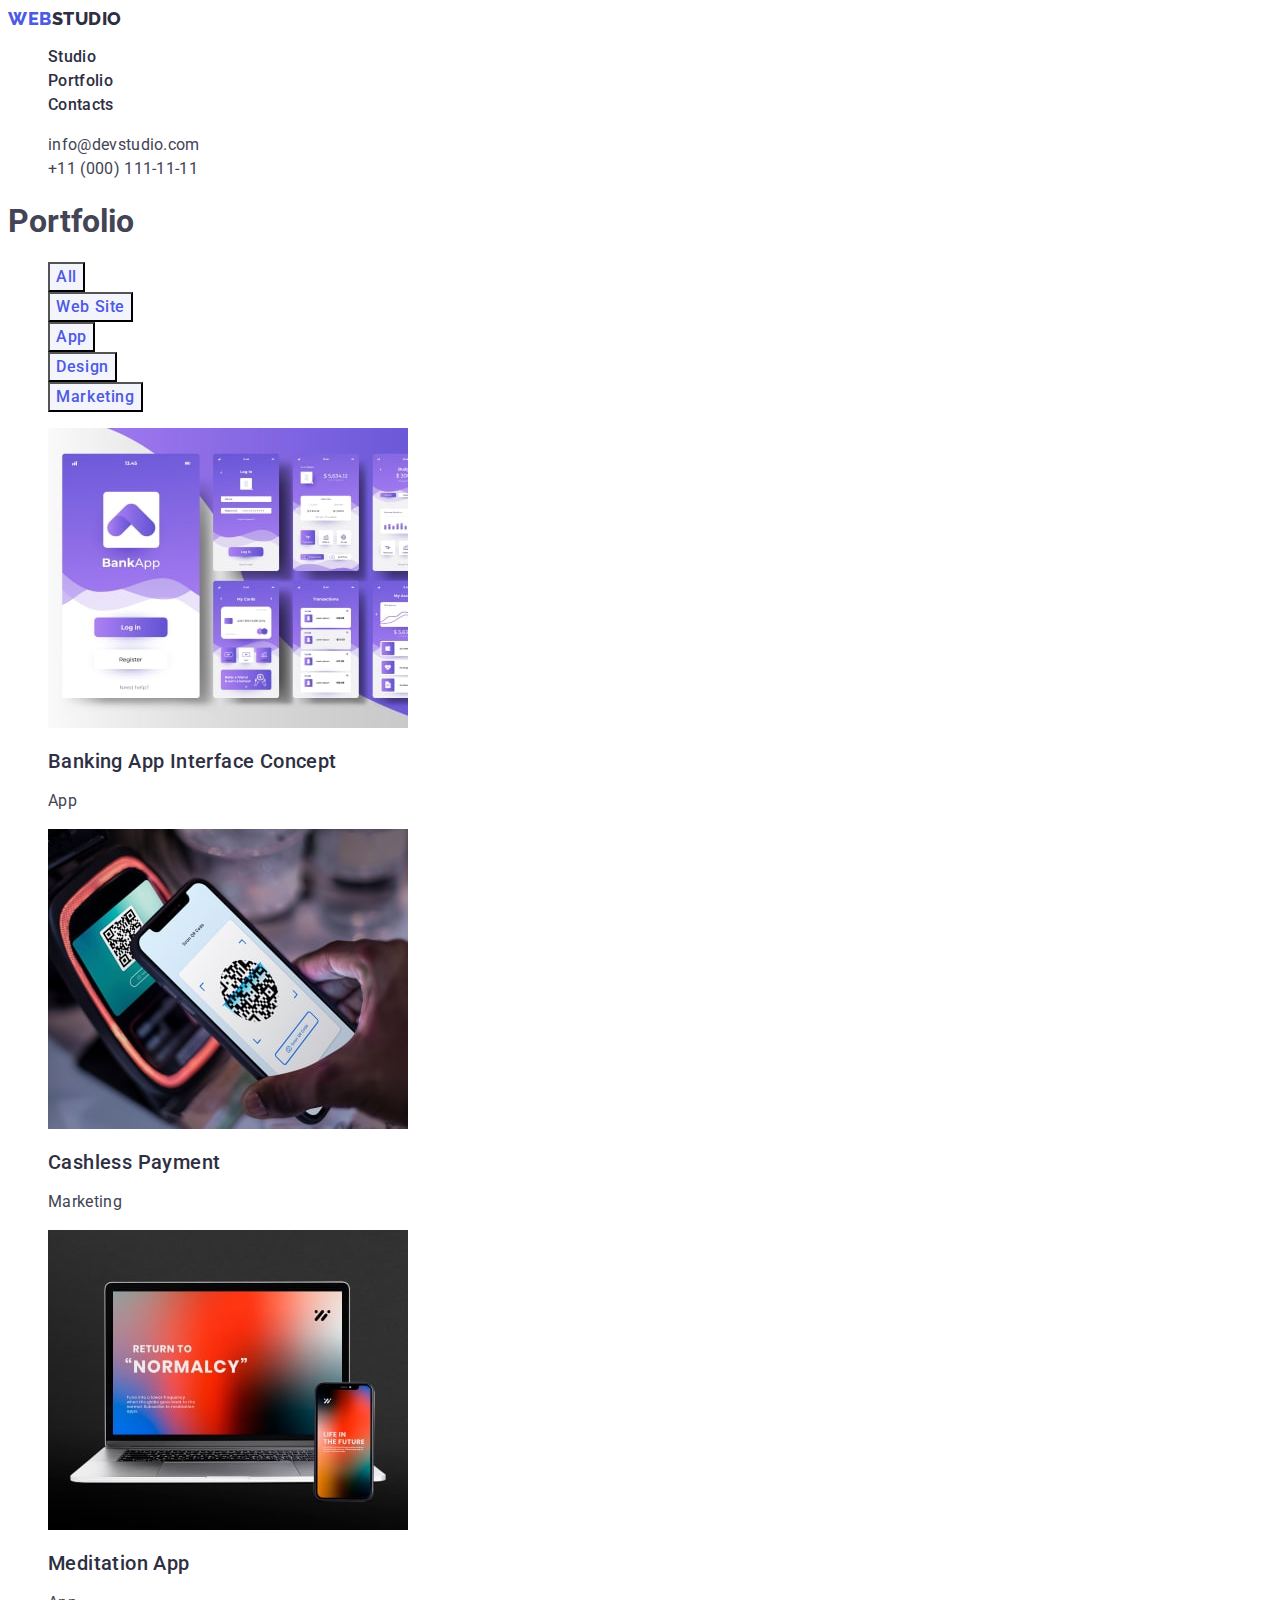
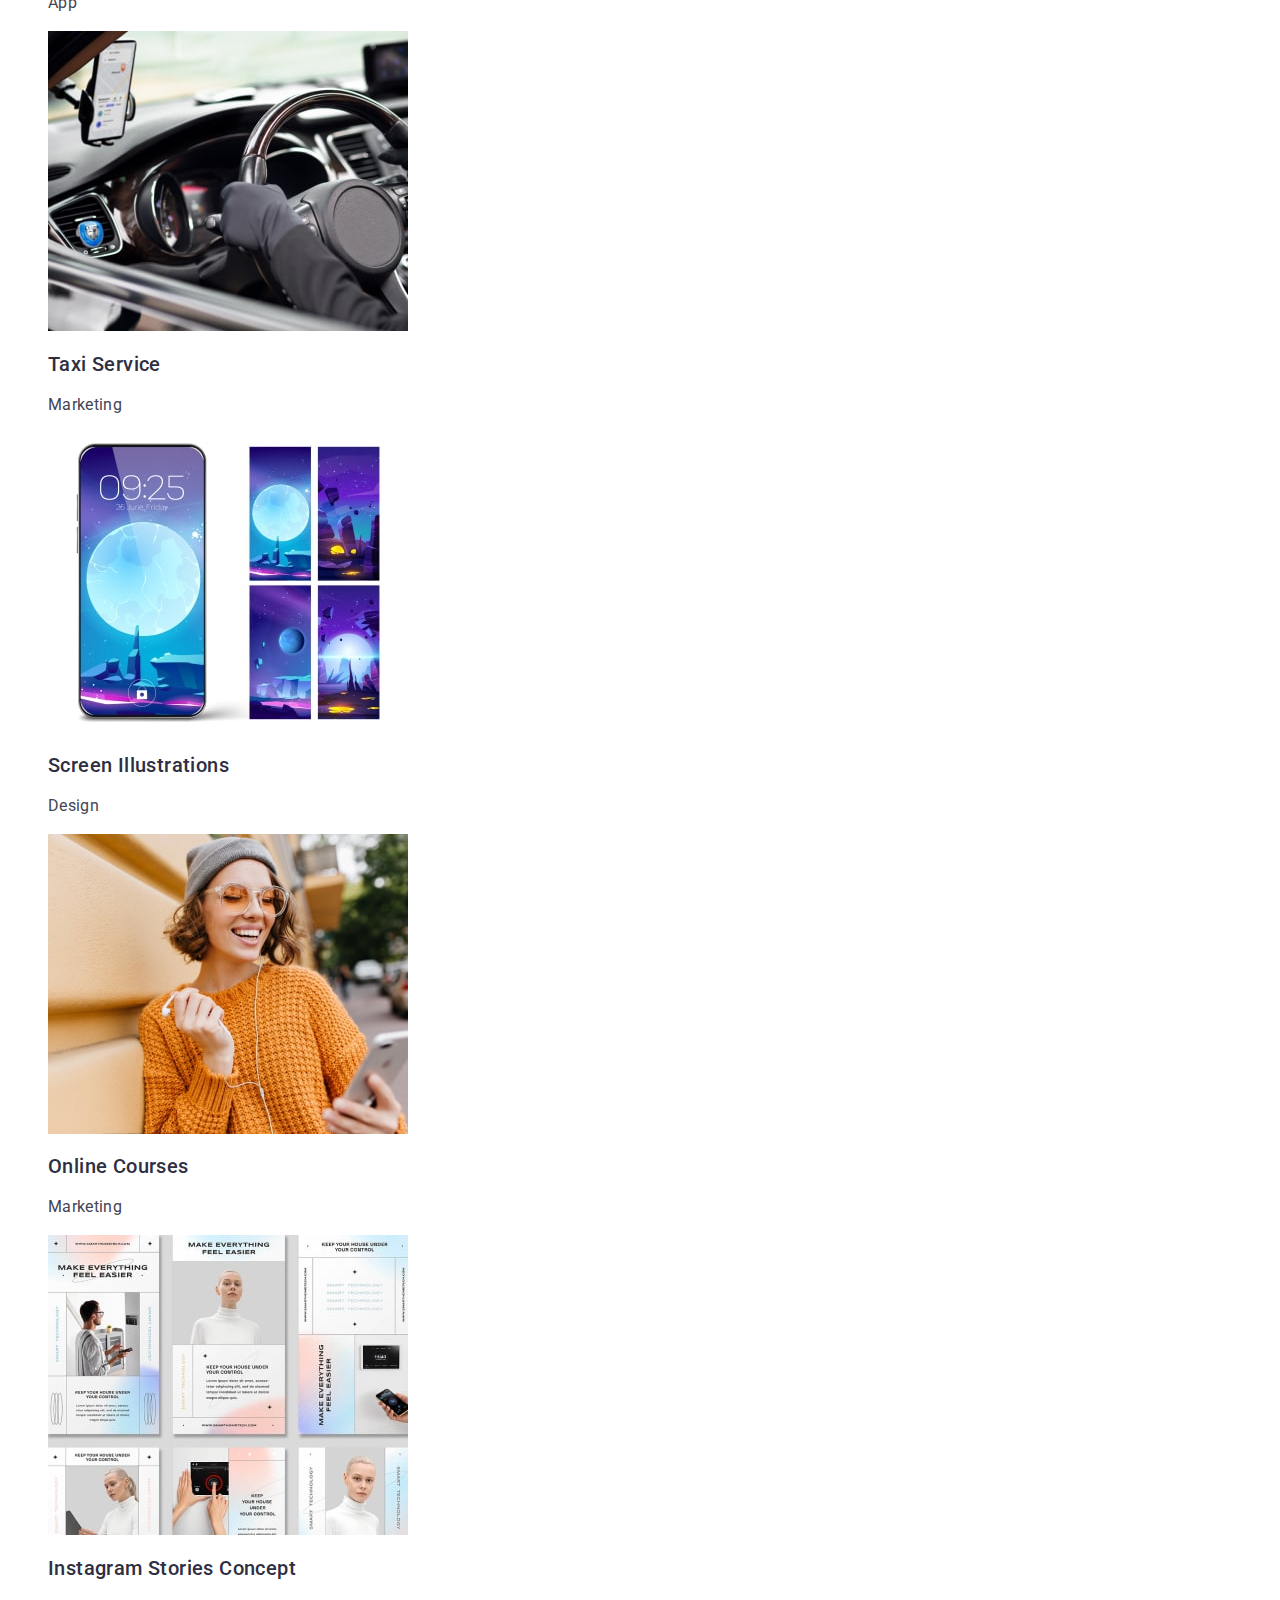
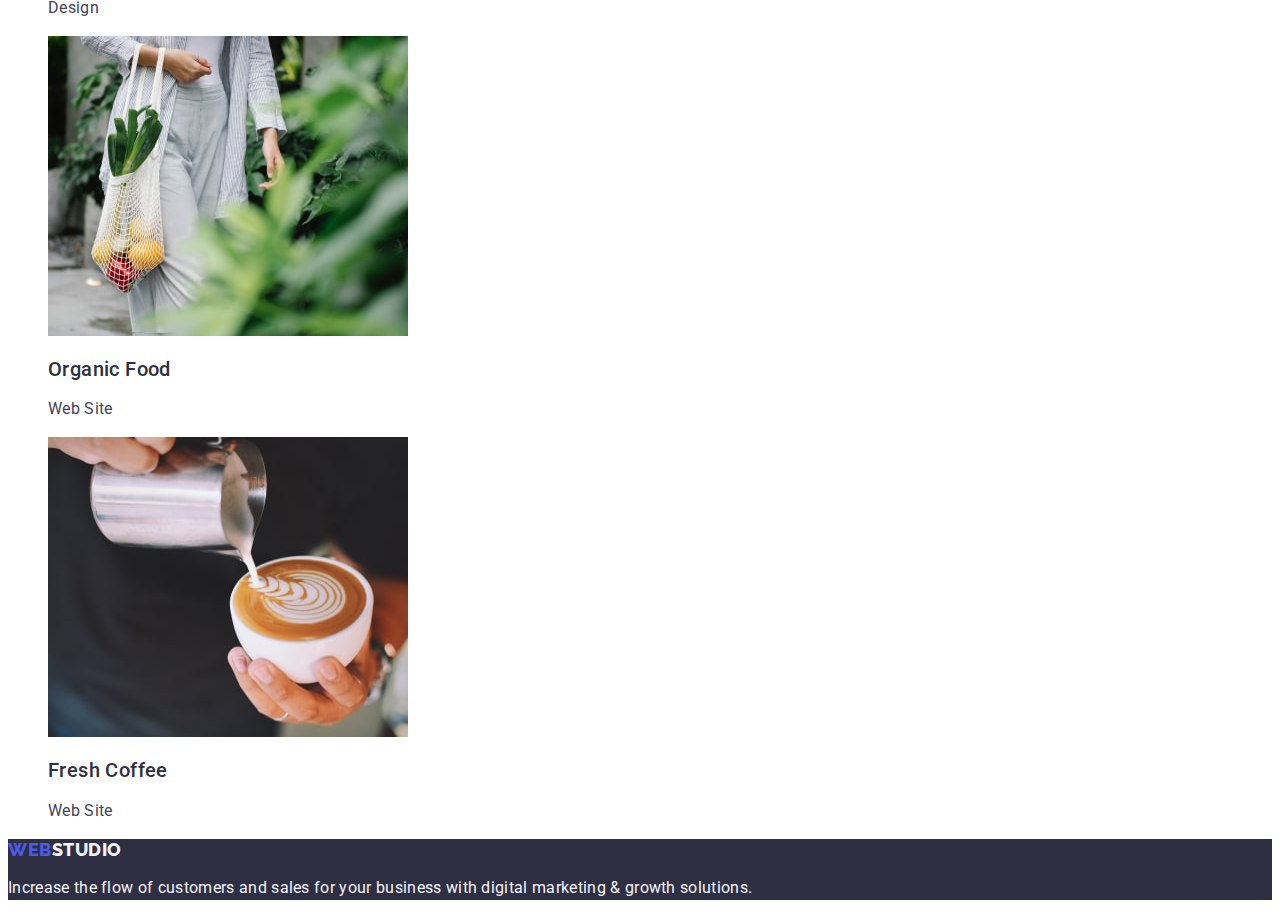
==== portfolio.html @ f2a18af1 "Initial commit" ====
<!DOCTYPE html>
<html lang="en">
  <head>
    <meta charset="UTF-8" />
    <meta http-equiv="X-UA-Compatible" content="IE=edge" />
    <meta name="viewport" content="width=device-width, initial-scale=1.0" />
    <title>Portfolio</title>
    <link rel="preconnect" href="https://fonts.googleapis.com" />
    <link rel="preconnect" href="https://fonts.gstatic.com" crossorigin />
    <link
      href="https://fonts.googleapis.com/css2?family=Raleway:wght@800&family=Roboto:wght@400;500;700;900&display=swap"
      rel="stylesheet"
    />
    <link rel="stylesheet" href="./css/styles.css" />
  </head>
  <body>
    <header>
      <nav>
        <a class="link logo" href="./index.html"
          >Web<span class="logo-part-header">Studio</span></a
        >
        <ul class="list">
          <li><a class="link nav-link" href="./index.html">Studio</a></li>
          <li>
            <a class="link nav-link" href="./portfolio.html">Portfolio</a>
          </li>
          <li><a class="link nav-link" href="">Contacts</a></li>
        </ul>
      </nav>
      <address class="contact">
        <ul class="list">
          <li>
            <a class="link contact-link" href="mailto:info@devstudio.com"
              >info@devstudio.com</a
            >
          </li>
          <li>
            <a class="link contact-link" href="tel:+110001111111"
              >+11 (000) 111-11-11</a
            >
          </li>
        </ul>
      </address>
    </header>

    <main>
      <section>
        <h1 class="visually-hidden">Portfolio</h1>
        <ul class="list">
          <li><button class="filter-btn" type="button">All</button></li>
          <li><button class="filter-btn" type="button">Web Site</button></li>
          <li><button class="filter-btn" type="button">App</button></li>
          <li><button class="filter-btn" type="button">Design</button></li>
          <li><button class="filter-btn" type="button">Marketing</button></li>
        </ul>
        <ul class="list">
          <li>
            <a class="link" href="">
              <img
                src="./images/portfolio-card-1.jpg"
                alt="Banking App"
                width="360"
                height="300"
              />
              <h2 class="project-card-title">Banking App Interface Concept</h2>
              <p class="project-card-desc">App</p>
            </a>
          </li>
          <li>
            <a class="link" href="">
              <img
                src="./images/portfolio-card-2.jpg"
                alt="Payment QR-code"
                width="360"
                height="300"
              />
              <h2 class="project-card-title">Cashless Payment</h2>
              <p class="project-card-desc">Marketing</p>
            </a>
          </li>
          <li>
            <a class="link" href="">
              <img
                src="./images/portfolio-card-3.jpg"
                alt="Meditation App"
                width="360"
                height="300"
              />
              <h2 class="project-card-title">Meditation App</h2>
              <p class="project-card-desc">App</p>
            </a>
          </li>
          <li>
            <a class="link" href="">
              <img
                src="./images/portfolio-card-4.jpg"
                alt="Taxi Service"
                width="360"
                height="300"
              />
              <h2 class="project-card-title">Taxi Service</h2>
              <p class="project-card-desc">Marketing</p>
            </a>
          </li>
          <li>
            <a class="link" href="">
              <img
                src="./images/portfolio-card-5.jpg"
                alt="Screen Illustrations"
                width="360"
                height="300"
              />
              <h2 class="project-card-title">Screen Illustrations</h2>
              <p class="project-card-desc">Design</p>
            </a>
          </li>
          <li>
            <a class="link" href="">
              <img
                src="./images/portfolio-card-6.jpg"
                alt="Online Courses"
                width="360"
                height="300"
              />
              <h2 class="project-card-title">Online Courses</h2>
              <p class="project-card-desc">Marketing</p>
            </a>
          </li>
          <li>
            <a class="link" href="">
              <img
                src="./images/portfolio-card-7.jpg"
                alt="Instagram Stories"
                width="360"
                height="300"
              />
              <h2 class="project-card-title">Instagram Stories Concept</h2>
              <p class="project-card-desc">Design</p>
            </a>
          </li>
          <li>
            <a class="link" href="">
              <img
                src="./images/portfolio-card-8.jpg"
                alt="Organic Food"
                width="360"
                height="300"
              />
              <h2 class="project-card-title">Organic Food</h2>
              <p class="project-card-desc">Web Site</p>
            </a>
          </li>
          <li>
            <a class="link" href="">
              <img
                src="./images/portfolio-card-9.jpg"
                alt="Fresh Coffee"
                width="360"
                height="300"
              />
              <h2 class="project-card-title">Fresh Coffee</h2>
              <p class="project-card-desc">Web Site</p>
            </a>
          </li>
        </ul>
      </section>
    </main>

    <footer class="footer-section">
      <a class="link logo" href="./index.html"
        >Web<span class="logo-part-footer">Studio</span></a
      >
      <p class="footer-text">
        Increase the flow of customers and sales for your business with digital
        marketing & growth solutions.
      </p>
    </footer>
  </body>
</html>
---- css/styles.css ----
:root {
  --brand-color: #4d5ae5;
  --pressed-color: #404bbf;
  --primary-dark-color: #2e2f42;
  --primary-text-color: #434455;
  --primary-light-color: #f4f4fd;
  --accent-color: #e7e9fc;
  --primary-white-color: #ffffff;
  --hero-btn-shadow: 0px 4px 4px 0px rgba(0, 0, 0, 0.15);
  --filter-btn-shadow: 0px 2px 2px 0px rgba(0, 0, 0, 0.12),
    0px 2px 1px 0px rgba(0, 0, 0, 0.08), 0px 3px 1px 0px rgba(0, 0, 0, 0.1);
}

body {
  font-family: "Roboto", sans-serif;
  font-size: 16px;
  color: var(--primary-text-color);
  background-color: var(--primary-white-color);
}

.list {
  list-style: none;
}

.link {
  text-decoration: none;
}

.logo {
  font-family: "Raleway", sans-serif;
  font-size: 18px;
  font-weight: 800;
  line-height: 1.17;
  letter-spacing: 0.54px;
  text-transform: uppercase;
  color: var(--brand-color);
}

.logo-part-header {
  color: var(--primary-dark-color);
}

.logo-part-footer {
  color: var(--primary-light-color);
}

.nav-link {
  font-weight: 500;
  line-height: 1.5;
  letter-spacing: 0.32px;
  color: var(--primary-dark-color);
}

.nav-link:hover,
.nav-link:focus {
  color: var(--pressed-color);
}

.current {
  color: var(--pressed-color);
}

.contact {
  font-style: normal;
}

.contact-link {
  line-height: 1.5;
  letter-spacing: 0.32px;
  color: var(--primary-text-color);
}

.contact-link:hover,
.contact-link:focus {
  color: var(--pressed-color);
}

.hero-section {
  background: var(--primary-dark-color);
}

.hero-title {
  font-size: 56px;
  font-weight: 700;
  line-height: 1.07;
  letter-spacing: 1.12px;
  text-align: center;
  color: var(--primary-white-color);
}

.hero-btn {
  font-family: "Roboto", sans-serif;
  font-size: 16px;
  font-weight: 500;
  line-height: 1.5;
  letter-spacing: 0.04em;
  color: var(--primary-white-color);
  background: var(--brand-color);
  cursor: pointer;
}

.hero-btn:hover,
.hero-btn:focus {
  background: var(--pressed-color);
}

.feature-title {
  font-size: 20px;
  font-weight: 500;
  line-height: 1.2;
  letter-spacing: 0.4px;
  color: var(--primary-dark-color);
}

.feature-text {
  line-height: 1.5;
  letter-spacing: 0.32px;
}

.section-title {
  font-size: 36px;
  font-weight: 700;
  line-height: 1.11;
  letter-spacing: 0.72px;
  text-transform: capitalize;
  text-align: center;
  color: var(--primary-dark-color);
}

.team-section {
  background: var(--primary-light-color);
}

.team-card {
  background-color: var(--primary-white-color);
}

.team-member {
  font-size: 20px;
  font-weight: 500;
  line-height: 1.2;
  letter-spacing: 0.4px;
  color: var(--primary-dark-color);
}

.team-member-position {
  line-height: 1.5;
  letter-spacing: 0.02em;
}

.footer-section {
  background: var(--primary-dark-color);
}

.footer-text {
  line-height: 1.5;
  letter-spacing: 0.02em;
  color: var(--primary-light-color);
}

.filter-btn {
  font-family: "Roboto", sans-serif;
  font-size: 16px;
  font-weight: 500;
  line-height: 1.5;
  letter-spacing: 0.64px;
  color: var(--brand-color);
  background: var(--primary-light-color);
  cursor: pointer;
}

.filter-btn:hover,
.filter-btn:focus,
.filter-btn:active {
  color: var(--primary-white-color);
  background: var(--pressed-color);
}

.project-card-title {
  font-size: 20px;
  font-weight: 500;
  line-height: 1.2;
  letter-spacing: 0.4px;
  color: var(--primary-dark-color);
}

.project-card-desc {
  line-height: 1.5;
  letter-spacing: 0.02em;
  color: var(--primary-text-color);
}
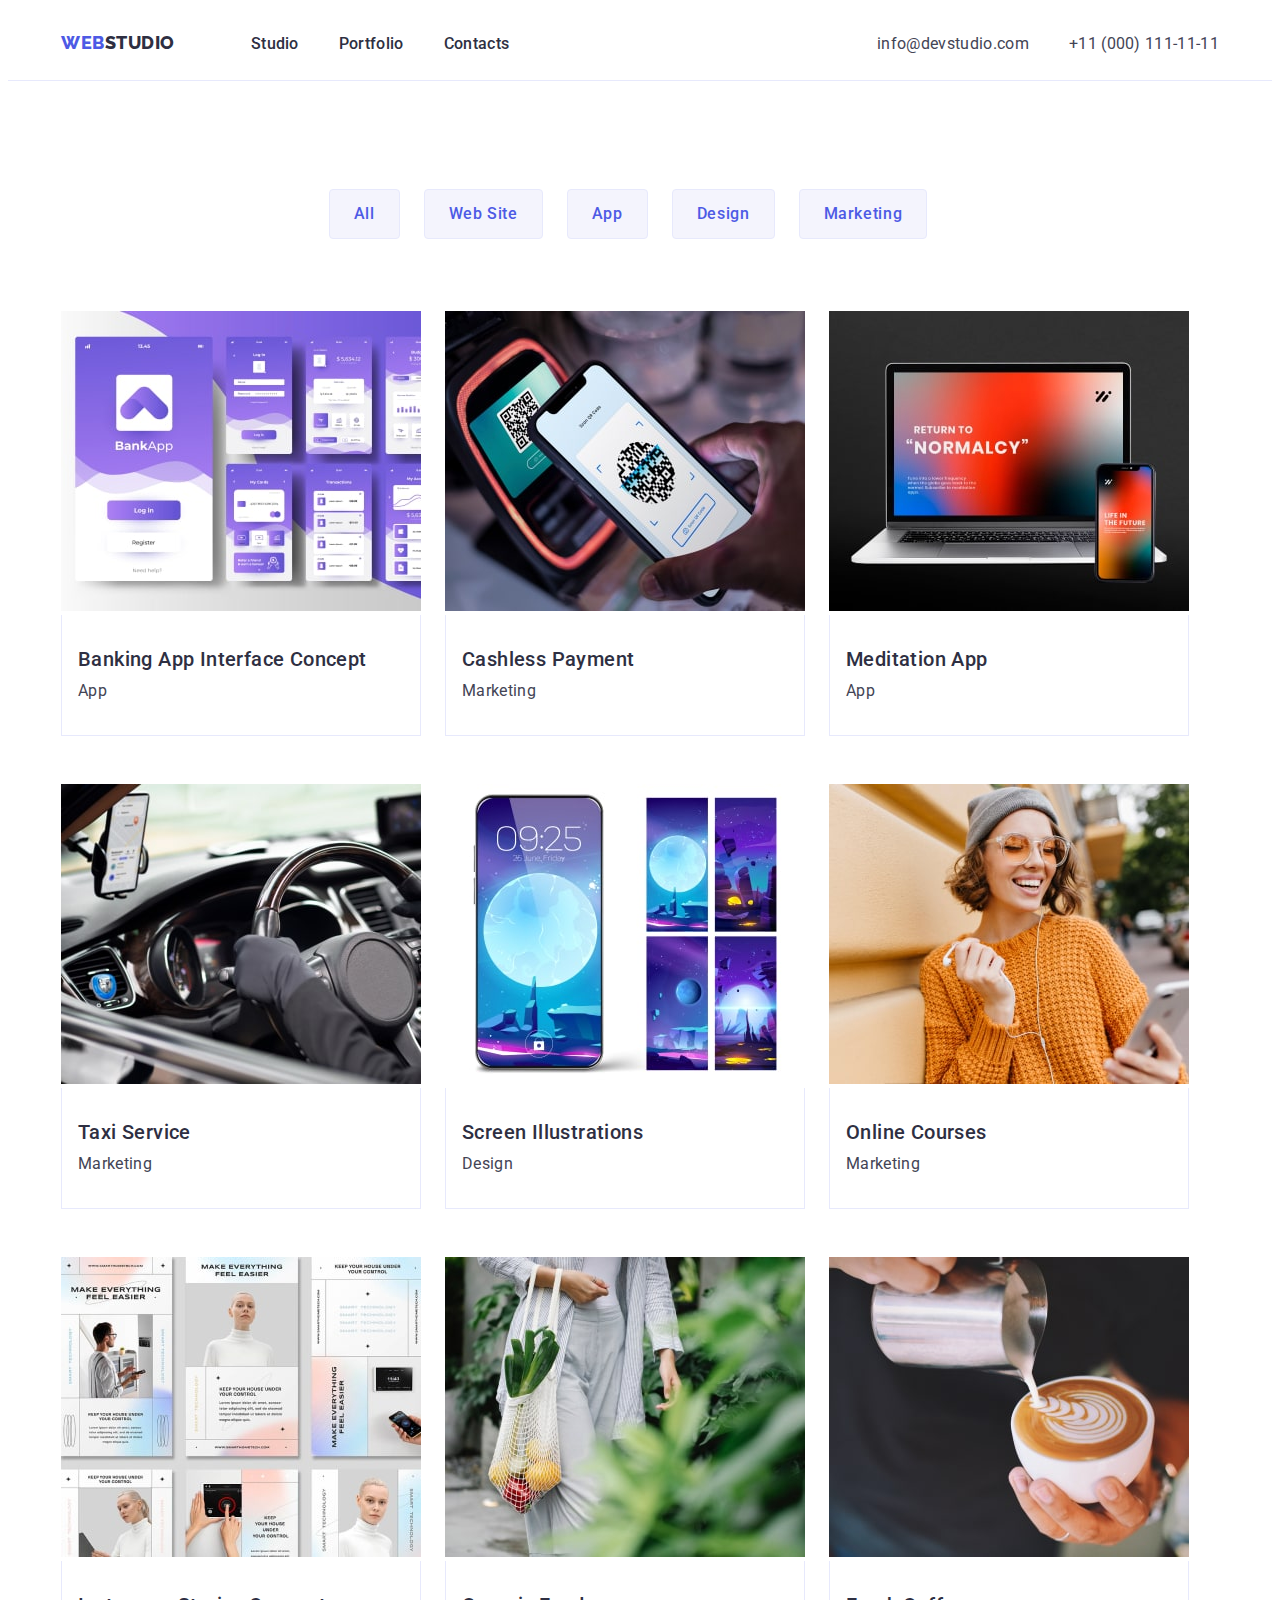
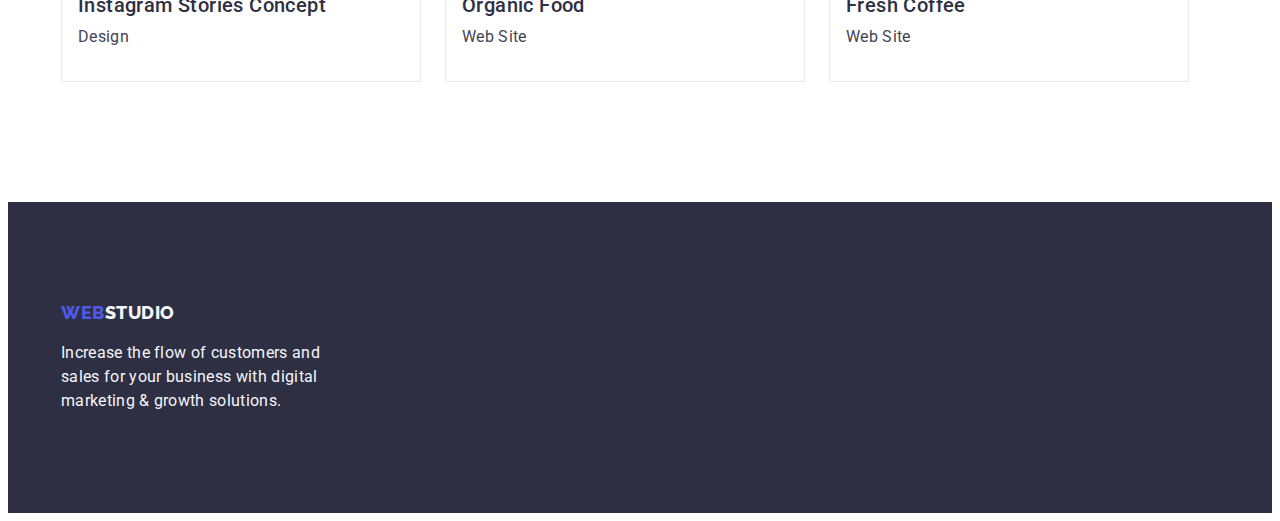
==== commit 3be11266: "hw3 for test" ====
--- a/portfolio.html
+++ b/portfolio.html
@@ -11,169 +11,206 @@
       href="https://fonts.googleapis.com/css2?family=Raleway:wght@800&family=Roboto:wght@400;500;700;900&display=swap"
       rel="stylesheet"
     />
+    <link
+      rel="stylesheet"
+      href="https://cdnjs.cloudflare.com/ajax/libs/modern-normalize/2.0.0/modern-normalize.min.css"
+      integrity="sha512-4xo8blKMVCiXpTaLzQSLSw3KFOVPWhm/TRtuPVc4WG6kUgjH6J03IBuG7JZPkcWMxJ5huwaBpOpnwYElP/m6wg=="
+      crossorigin="anonymous"
+      referrerpolicy="no-referrer"
+    />
     <link rel="stylesheet" href="./css/styles.css" />
   </head>
   <body>
-    <header>
-      <nav>
-        <a class="link logo" href="./index.html"
-          >Web<span class="logo-part-header">Studio</span></a
-        >
-        <ul class="list">
-          <li><a class="link nav-link" href="./index.html">Studio</a></li>
-          <li>
-            <a class="link nav-link" href="./portfolio.html">Portfolio</a>
-          </li>
-          <li><a class="link nav-link" href="">Contacts</a></li>
-        </ul>
-      </nav>
-      <address class="contact">
-        <ul class="list">
-          <li>
-            <a class="link contact-link" href="mailto:info@devstudio.com"
-              >info@devstudio.com</a
-            >
-          </li>
-          <li>
-            <a class="link contact-link" href="tel:+110001111111"
-              >+11 (000) 111-11-11</a
-            >
-          </li>
-        </ul>
-      </address>
+    <header class="header">
+      <div class="container">
+        <nav class="header-nav">
+          <a class="link logo" href="./index.html"
+            >Web<span class="header-logo-part">Studio</span></a
+          >
+          <ul class="header-nav-list list">
+            <li>
+              <a class="link nav-link" href="./index.html">Studio</a>
+            </li>
+            <li>
+              <a class="link nav-link" href="./portfolio.html">Portfolio</a>
+            </li>
+            <li><a class="link nav-link" href="">Contacts</a></li>
+          </ul>
+        </nav>
+        <address class="header-contact">
+          <ul class="header-contact-list list">
+            <li>
+              <a class="link contact-link" href="mailto:info@devstudio.com"
+                >info@devstudio.com</a
+              >
+            </li>
+            <li>
+              <a class="link contact-link" href="tel:+110001111111"
+                >+11 (000) 111-11-11</a
+              >
+            </li>
+          </ul>
+        </address>
+      </div>
     </header>
 
     <main>
-      <section>
-        <h1 class="visually-hidden">Portfolio</h1>
-        <ul class="list">
-          <li><button class="filter-btn" type="button">All</button></li>
-          <li><button class="filter-btn" type="button">Web Site</button></li>
-          <li><button class="filter-btn" type="button">App</button></li>
-          <li><button class="filter-btn" type="button">Design</button></li>
-          <li><button class="filter-btn" type="button">Marketing</button></li>
-        </ul>
-        <ul class="list">
-          <li>
-            <a class="link" href="">
-              <img
-                src="./images/portfolio-card-1.jpg"
-                alt="Banking App"
-                width="360"
-                height="300"
-              />
-              <h2 class="project-card-title">Banking App Interface Concept</h2>
-              <p class="project-card-desc">App</p>
-            </a>
-          </li>
-          <li>
-            <a class="link" href="">
-              <img
-                src="./images/portfolio-card-2.jpg"
-                alt="Payment QR-code"
-                width="360"
-                height="300"
-              />
-              <h2 class="project-card-title">Cashless Payment</h2>
-              <p class="project-card-desc">Marketing</p>
-            </a>
-          </li>
-          <li>
-            <a class="link" href="">
-              <img
-                src="./images/portfolio-card-3.jpg"
-                alt="Meditation App"
-                width="360"
-                height="300"
-              />
-              <h2 class="project-card-title">Meditation App</h2>
-              <p class="project-card-desc">App</p>
-            </a>
-          </li>
-          <li>
-            <a class="link" href="">
-              <img
-                src="./images/portfolio-card-4.jpg"
-                alt="Taxi Service"
-                width="360"
-                height="300"
-              />
-              <h2 class="project-card-title">Taxi Service</h2>
-              <p class="project-card-desc">Marketing</p>
-            </a>
-          </li>
-          <li>
-            <a class="link" href="">
-              <img
-                src="./images/portfolio-card-5.jpg"
-                alt="Screen Illustrations"
-                width="360"
-                height="300"
-              />
-              <h2 class="project-card-title">Screen Illustrations</h2>
-              <p class="project-card-desc">Design</p>
-            </a>
-          </li>
-          <li>
-            <a class="link" href="">
-              <img
-                src="./images/portfolio-card-6.jpg"
-                alt="Online Courses"
-                width="360"
-                height="300"
-              />
-              <h2 class="project-card-title">Online Courses</h2>
-              <p class="project-card-desc">Marketing</p>
-            </a>
-          </li>
-          <li>
-            <a class="link" href="">
-              <img
-                src="./images/portfolio-card-7.jpg"
-                alt="Instagram Stories"
-                width="360"
-                height="300"
-              />
-              <h2 class="project-card-title">Instagram Stories Concept</h2>
-              <p class="project-card-desc">Design</p>
-            </a>
-          </li>
-          <li>
-            <a class="link" href="">
-              <img
-                src="./images/portfolio-card-8.jpg"
-                alt="Organic Food"
-                width="360"
-                height="300"
-              />
-              <h2 class="project-card-title">Organic Food</h2>
-              <p class="project-card-desc">Web Site</p>
-            </a>
-          </li>
-          <li>
-            <a class="link" href="">
-              <img
-                src="./images/portfolio-card-9.jpg"
-                alt="Fresh Coffee"
-                width="360"
-                height="300"
-              />
-              <h2 class="project-card-title">Fresh Coffee</h2>
-              <p class="project-card-desc">Web Site</p>
-            </a>
-          </li>
-        </ul>
+      <section class="portfolio-section">
+        <div class="container">
+          <h1 class="visually-hidden">Portfolio</h1>
+          <ul class="filter-btn-list list">
+            <li><button class="filter-btn" type="button">All</button></li>
+            <li><button class="filter-btn" type="button">Web Site</button></li>
+            <li><button class="filter-btn" type="button">App</button></li>
+            <li><button class="filter-btn" type="button">Design</button></li>
+            <li><button class="filter-btn" type="button">Marketing</button></li>
+          </ul>
+          <ul class="portfolio-card-list list">
+            <li class="portfolio-card-content">
+              <a class="link" href="">
+                <img
+                  src="./images/portfolio-card-1.jpg"
+                  alt="Banking App"
+                  width="360"
+                  height="300"
+                />
+                <div class="portfolio-card-text">
+                  <h2 class="portfolio-card-title">
+                    Banking App Interface Concept
+                  </h2>
+                  <p class="portfolio-card-desc">App</p>
+                </div>
+              </a>
+            </li>
+            <li class="portfolio-card-content">
+              <a class="link" href="">
+                <img
+                  src="./images/portfolio-card-2.jpg"
+                  alt="Payment QR-code"
+                  width="360"
+                  height="300"
+                />
+                <div class="portfolio-card-text">
+                  <h2 class="portfolio-card-title">Cashless Payment</h2>
+                  <p class="portfolio-card-desc">Marketing</p>
+                </div>
+              </a>
+            </li>
+            <li class="portfolio-card-content">
+              <a class="link" href="">
+                <img
+                  src="./images/portfolio-card-3.jpg"
+                  alt="Meditation App"
+                  width="360"
+                  height="300"
+                />
+                <div class="portfolio-card-text">
+                  <h2 class="portfolio-card-title">Meditation App</h2>
+                  <p class="portfolio-card-desc">App</p>
+                </div>
+              </a>
+            </li>
+            <li class="portfolio-card-content">
+              <a class="link" href="">
+                <img
+                  src="./images/portfolio-card-4.jpg"
+                  alt="Taxi Service"
+                  width="360"
+                  height="300"
+                />
+                <div class="portfolio-card-text">
+                  <h2 class="portfolio-card-title">Taxi Service</h2>
+                  <p class="portfolio-card-desc">Marketing</p>
+                </div>
+              </a>
+            </li>
+            <li class="portfolio-card-content">
+              <a class="link" href="">
+                <img
+                  src="./images/portfolio-card-5.jpg"
+                  alt="Screen Illustrations"
+                  width="360"
+                  height="300"
+                />
+                <div class="portfolio-card-text">
+                  <h2 class="portfolio-card-title">Screen Illustrations</h2>
+                  <p class="portfolio-card-desc">Design</p>
+                </div>
+              </a>
+            </li>
+            <li class="portfolio-card-content">
+              <a class="link" href="">
+                <img
+                  src="./images/portfolio-card-6.jpg"
+                  alt="Online Courses"
+                  width="360"
+                  height="300"
+                />
+                <div class="portfolio-card-text">
+                  <h2 class="portfolio-card-title">Online Courses</h2>
+                  <p class="portfolio-card-desc">Marketing</p>
+                </div>
+              </a>
+            </li>
+            <li class="portfolio-card-content">
+              <a class="link" href="">
+                <img
+                  src="./images/portfolio-card-7.jpg"
+                  alt="Instagram Stories"
+                  width="360"
+                  height="300"
+                />
+                <div class="portfolio-card-text">
+                  <h2 class="portfolio-card-title">
+                    Instagram Stories Concept
+                  </h2>
+                  <p class="portfolio-card-desc">Design</p>
+                </div>
+              </a>
+            </li>
+            <li class="portfolio-card-content">
+              <a class="link" href="">
+                <img
+                  src="./images/portfolio-card-8.jpg"
+                  alt="Organic Food"
+                  width="360"
+                  height="300"
+                />
+                <div class="portfolio-card-text">
+                  <h2 class="portfolio-card-title">Organic Food</h2>
+                  <p class="portfolio-card-desc">Web Site</p>
+                </div>
+              </a>
+            </li>
+            <li class="portfolio-card-content">
+              <a class="link" href="">
+                <img
+                  src="./images/portfolio-card-9.jpg"
+                  alt="Fresh Coffee"
+                  width="360"
+                  height="300"
+                />
+                <div class="portfolio-card-text">
+                  <h2 class="portfolio-card-title">Fresh Coffee</h2>
+                  <p class="portfolio-card-desc">Web Site</p>
+                </div>
+              </a>
+            </li>
+          </ul>
+        </div>
       </section>
     </main>
 
     <footer class="footer-section">
-      <a class="link logo" href="./index.html"
-        >Web<span class="logo-part-footer">Studio</span></a
-      >
-      <p class="footer-text">
-        Increase the flow of customers and sales for your business with digital
-        marketing & growth solutions.
-      </p>
+      <div class="container">
+        <a class="link logo" href="./index.html"
+          >Web<span class="footer-logo-part">Studio</span></a
+        >
+        <p class="footer-text">
+          Increase the flow of customers and sales for your business with
+          digital marketing & growth solutions.
+        </p>
+      </div>
     </footer>
   </body>
 </html>
--- a/css/styles.css
+++ b/css/styles.css
@@ -1,4 +1,6 @@
 :root {
+  --primary-font: "Roboto", sans-serif;
+  --secondary-font: "Raleway", sans-serif;
   --brand-color: #4d5ae5;
   --pressed-color: #404bbf;
   --primary-dark-color: #2e2f42;
@@ -12,22 +14,86 @@
 }
 
 body {
-  font-family: "Roboto", sans-serif;
+  font-family: var(--primary-font);
   font-size: 16px;
   color: var(--primary-text-color);
   background-color: var(--primary-white-color);
 }
 
+h1,
+h2,
+h3,
+h4,
+h5,
+h6,
+p {
+  margin-top: 0;
+  margin-bottom: 0;
+}
+
 .list {
+  padding-left: 0;
+  margin-top: 0;
+  margin-bottom: 0;
   list-style: none;
 }
 
 .link {
+  padding-left: 0;
+  margin-top: 0;
+  margin-bottom: 0;
   text-decoration: none;
 }
 
+.img {
+  display: block;
+}
+
+.visually-hidden {
+  position: absolute;
+  width: 1px;
+  height: 1px;
+  margin: -1px;
+  border: 0;
+  padding: 0;
+  white-space: nowrap;
+  clip-path: inset(100%);
+  clip: rect(0 0 0 0);
+  overflow: hidden;
+}
+
+.container {
+  max-width: 1158px;
+  padding: 0 15px;
+  margin: 0 auto;
+}
+
+.header {
+  background-color: var(--primary-white-color);
+  border-bottom: 1px solid var(--accent-color);
+}
+
+.header .container {
+  display: flex;
+  justify-content: space-between;
+}
+
+.header .link {
+  padding: 24px 0;
+}
+
+.header .list {
+  padding: 24px 0;
+}
+
+.header-nav {
+  display: inline-flex;
+  align-items: flex-start;
+  gap: 76px;
+}
+
 .logo {
-  font-family: "Raleway", sans-serif;
+  font-family: var(--secondary-font);
   font-size: 18px;
   font-weight: 800;
   line-height: 1.17;
@@ -36,12 +102,14 @@
   color: var(--brand-color);
 }
 
-.logo-part-header {
-  color: var(--primary-dark-color);
-}
-
-.logo-part-footer {
-  color: var(--primary-light-color);
+.header-logo-part {
+  color: var(--primary-dark-color);
+}
+
+.header-nav-list {
+  display: inline-flex;
+  align-items: flex-start;
+  gap: 40px;
 }
 
 .nav-link {
@@ -60,8 +128,14 @@
   color: var(--pressed-color);
 }
 
-.contact {
+.header-contact {
   font-style: normal;
+}
+
+.header-contact-list {
+  display: inline-flex;
+  align-items: flex-start;
+  gap: 40px;
 }
 
 .contact-link {
@@ -77,6 +151,14 @@
 
 .hero-section {
   background: var(--primary-dark-color);
+  padding: 188px 0;
+}
+
+.hero-content {
+  display: flex;
+  flex-direction: column;
+  align-items: center;
+  gap: 48px;
 }
 
 .hero-title {
@@ -89,11 +171,14 @@
 }
 
 .hero-btn {
-  font-family: "Roboto", sans-serif;
+  font-family: var(--primary-font);
   font-size: 16px;
   font-weight: 500;
   line-height: 1.5;
   letter-spacing: 0.04em;
+  border-radius: 4px;
+  padding: 16px 32px;
+  margin: auto;
   color: var(--primary-white-color);
   background: var(--brand-color);
   cursor: pointer;
@@ -104,11 +189,25 @@
   background: var(--pressed-color);
 }
 
+.features-section {
+  padding: 120px 0;
+}
+
+.features-list {
+  display: flex;
+  gap: 24px;
+}
+
+.feature {
+  max-width: calc((100% - 72px) / 4);
+}
+
 .feature-title {
   font-size: 20px;
   font-weight: 500;
   line-height: 1.2;
   letter-spacing: 0.4px;
+  margin-bottom: 8px;
   color: var(--primary-dark-color);
 }
 
@@ -124,22 +223,41 @@
   letter-spacing: 0.72px;
   text-transform: capitalize;
   text-align: center;
-  color: var(--primary-dark-color);
+  margin-bottom: 72px;
+  color: var(--primary-dark-color);
+}
+
+.activity-list {
+  display: flex;
+  gap: 24px;
+  padding-bottom: 120px;
 }
 
 .team-section {
+  padding: 120px 0;
   background: var(--primary-light-color);
+}
+
+.team-list {
+  display: flex;
+  gap: 24px;
 }
 
 .team-card {
   background-color: var(--primary-white-color);
 }
 
+.team-card-content {
+  padding: 32px 0;
+  text-align: center;
+}
+
 .team-member {
   font-size: 20px;
   font-weight: 500;
   line-height: 1.2;
   letter-spacing: 0.4px;
+  margin-bottom: 8px;
   color: var(--primary-dark-color);
 }
 
@@ -149,22 +267,44 @@
 }
 
 .footer-section {
+  padding: 100px 0;
   background: var(--primary-dark-color);
 }
 
+.footer-logo-part {
+  color: var(--primary-light-color);
+}
+
 .footer-text {
   line-height: 1.5;
   letter-spacing: 0.02em;
+  max-width: 264px;
+  margin-top: 18px;
   color: var(--primary-light-color);
 }
 
+.portfolio-section {
+  padding-top: 108px;
+  padding-bottom: 120px;
+}
+
+.filter-btn-list {
+  display: flex;
+  justify-content: center;
+  margin-bottom: 72px;
+}
+
 .filter-btn {
-  font-family: "Roboto", sans-serif;
+  font-family: var(--primary-font);
   font-size: 16px;
   font-weight: 500;
   line-height: 1.5;
   letter-spacing: 0.64px;
+  padding: 12px 24px;
+  margin-right: 24px;
   color: var(--brand-color);
+  border-radius: 4px;
+  border: 1px solid var(--accent-color);
   background: var(--primary-light-color);
   cursor: pointer;
 }
@@ -176,15 +316,34 @@
   background: var(--pressed-color);
 }
 
-.project-card-title {
+.portfolio-card-list {
+  display: flex;
+  flex-wrap: wrap;
+  row-gap: 48px;
+  column-gap: 24px;
+}
+
+.portfolio-card-content {
+  width: calc((1128px - 48px) / 3);
+}
+
+.portfolio-card-text {
+  padding: 32px 16px;
+  border: 1px solid var(--accent-color);
+  border-top: none;
+  background: var(--primary-white-color);
+}
+
+.portfolio-card-title {
   font-size: 20px;
   font-weight: 500;
   line-height: 1.2;
   letter-spacing: 0.4px;
-  color: var(--primary-dark-color);
-}
-
-.project-card-desc {
+  margin-bottom: 8px;
+  color: var(--primary-dark-color);
+}
+
+.portfolio-card-desc {
   line-height: 1.5;
   letter-spacing: 0.02em;
   color: var(--primary-text-color);
